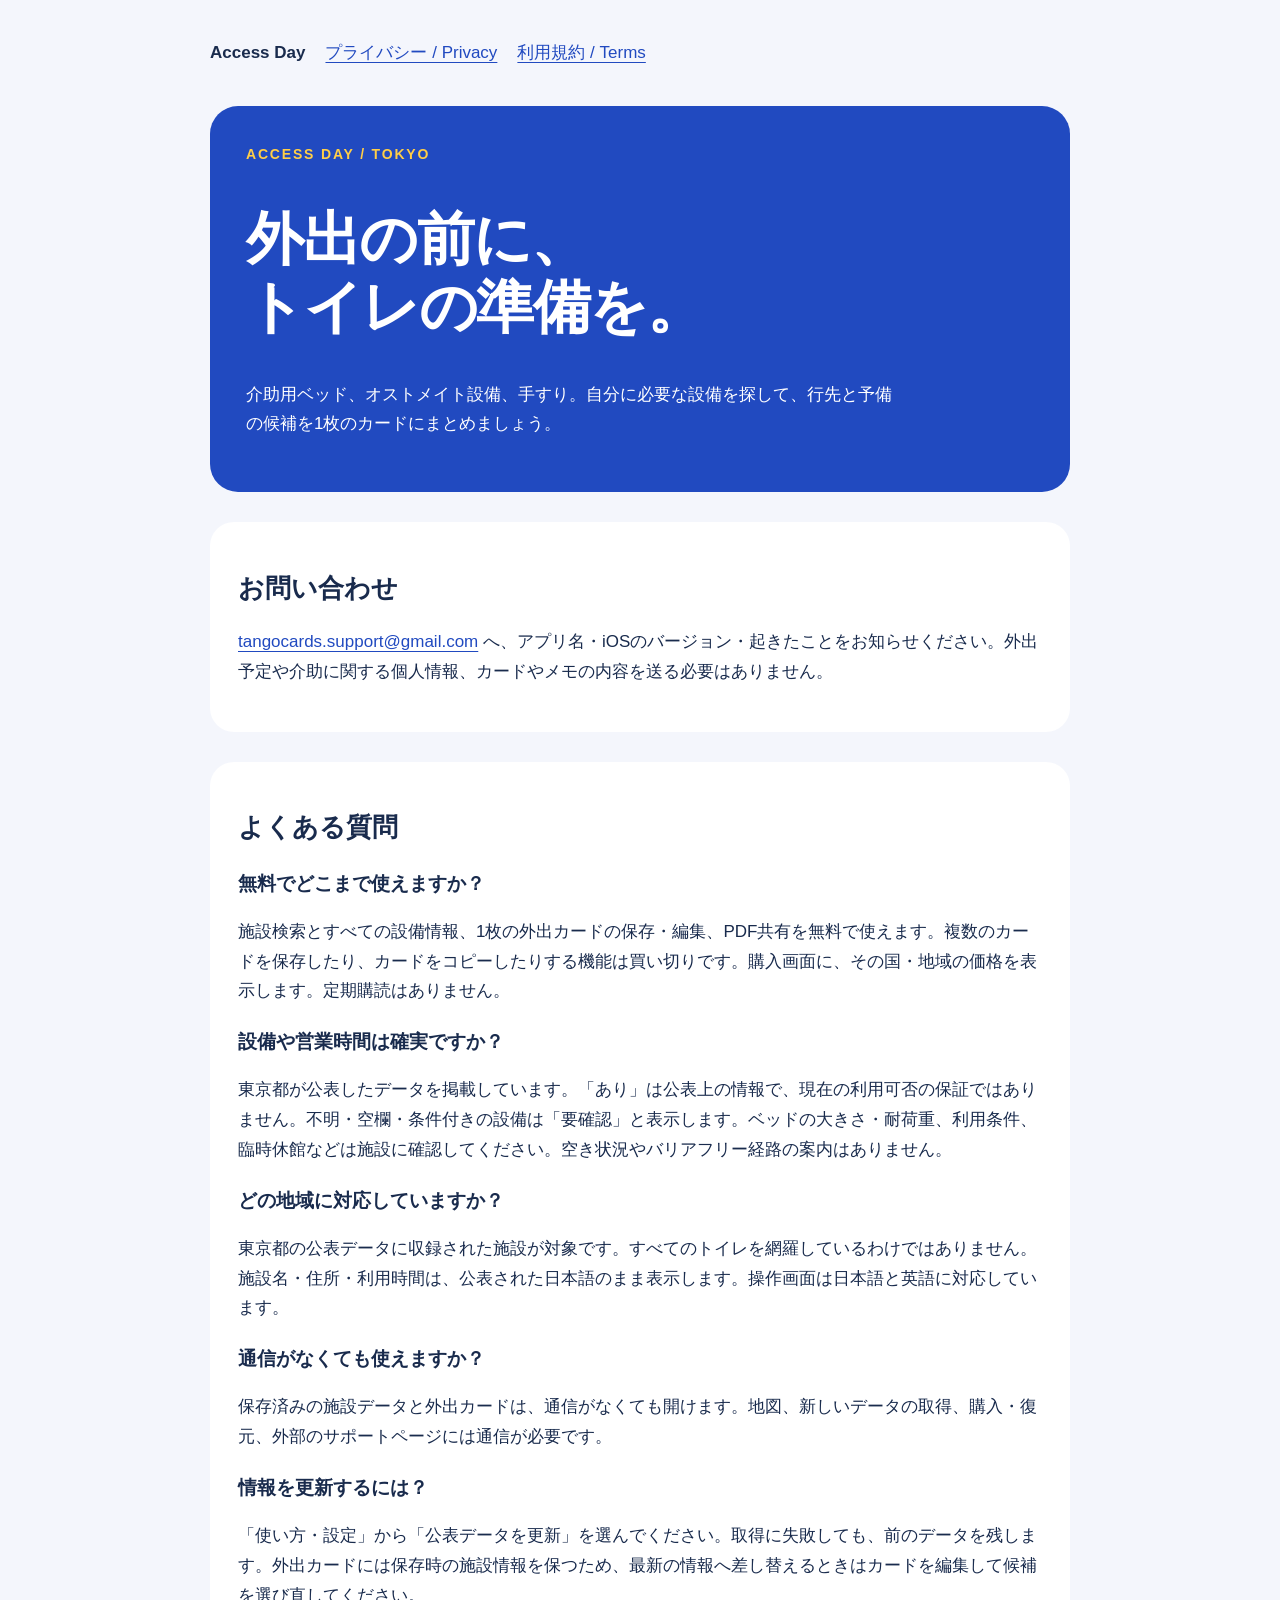
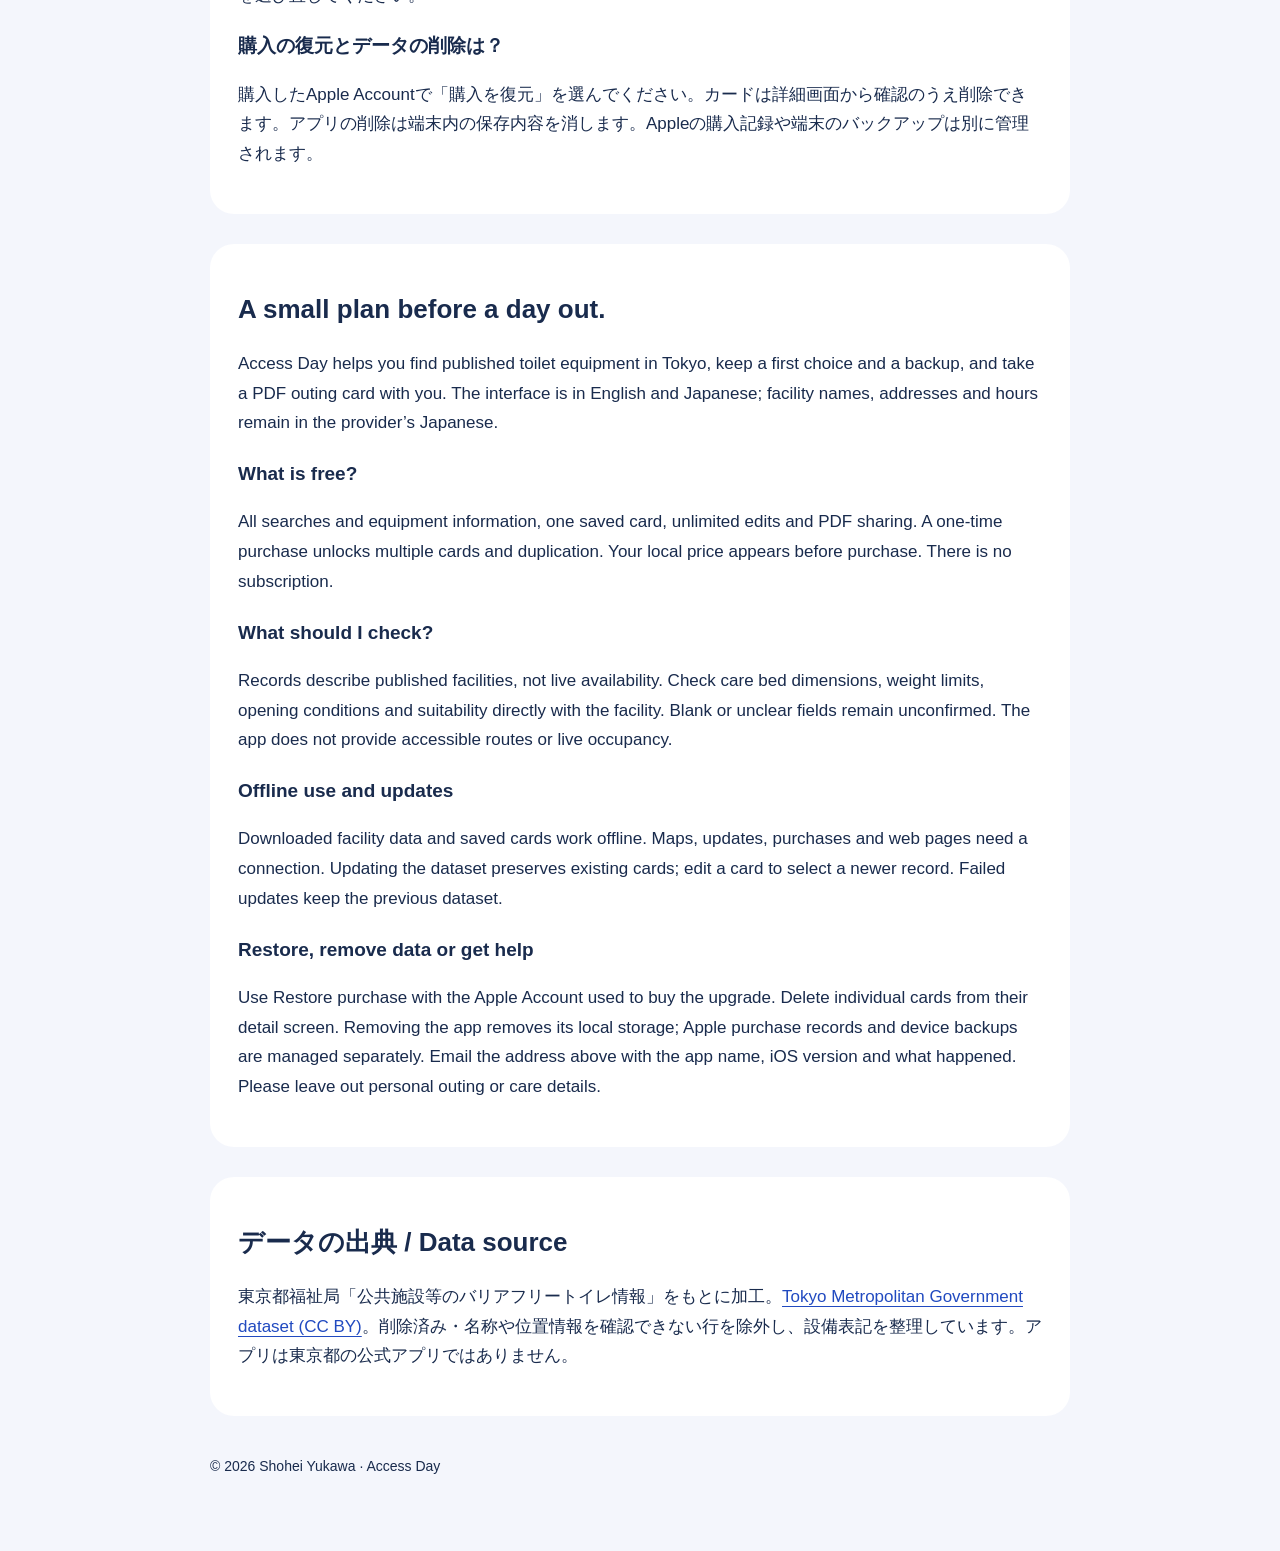
==== index.html @ bb30db21 "Publish public support and privacy documents" ====
<!doctype html><html lang="ja"><head><meta charset="utf-8"><meta name="viewport" content="width=device-width,initial-scale=1"><title>Access Day — サポート / Support</title><link rel="stylesheet" href="style.css"></head><body>
<nav><strong>Access Day</strong><a href="privacy.html">プライバシー / Privacy</a><a href="terms.html">利用規約 / Terms</a></nav>
<div class="hero"><div class="tag">ACCESS DAY / TOKYO</div><h1>外出の前に、<br>トイレの準備を。</h1><p>介助用ベッド、オストメイト設備、手すり。自分に必要な設備を探して、行先と予備の候補を1枚のカードにまとめましょう。</p></div>
<section><h2>お問い合わせ</h2><p><a href="mailto:tangocards.support@gmail.com?subject=Access%20Day%20support">tangocards.support@gmail.com</a> へ、アプリ名・iOSのバージョン・起きたことをお知らせください。外出予定や介助に関する個人情報、カードやメモの内容を送る必要はありません。</p></section>
<section><h2>よくある質問</h2><h3>無料でどこまで使えますか？</h3><p>施設検索とすべての設備情報、1枚の外出カードの保存・編集、PDF共有を無料で使えます。複数のカードを保存したり、カードをコピーしたりする機能は買い切りです。購入画面に、その国・地域の価格を表示します。定期購読はありません。</p><h3>設備や営業時間は確実ですか？</h3><p>東京都が公表したデータを掲載しています。「あり」は公表上の情報で、現在の利用可否の保証ではありません。不明・空欄・条件付きの設備は「要確認」と表示します。ベッドの大きさ・耐荷重、利用条件、臨時休館などは施設に確認してください。空き状況やバリアフリー経路の案内はありません。</p><h3>どの地域に対応していますか？</h3><p>東京都の公表データに収録された施設が対象です。すべてのトイレを網羅しているわけではありません。施設名・住所・利用時間は、公表された日本語のまま表示します。操作画面は日本語と英語に対応しています。</p><h3>通信がなくても使えますか？</h3><p>保存済みの施設データと外出カードは、通信がなくても開けます。地図、新しいデータの取得、購入・復元、外部のサポートページには通信が必要です。</p><h3>情報を更新するには？</h3><p>「使い方・設定」から「公表データを更新」を選んでください。取得に失敗しても、前のデータを残します。外出カードには保存時の施設情報を保つため、最新の情報へ差し替えるときはカードを編集して候補を選び直してください。</p><h3>購入の復元とデータの削除は？</h3><p>購入したApple Accountで「購入を復元」を選んでください。カードは詳細画面から確認のうえ削除できます。アプリの削除は端末内の保存内容を消します。Appleの購入記録や端末のバックアップは別に管理されます。</p></section>
<section lang="en"><h2>A small plan before a day out.</h2><p>Access Day helps you find published toilet equipment in Tokyo, keep a first choice and a backup, and take a PDF outing card with you. The interface is in English and Japanese; facility names, addresses and hours remain in the provider’s Japanese.</p><h3>What is free?</h3><p>All searches and equipment information, one saved card, unlimited edits and PDF sharing. A one-time purchase unlocks multiple cards and duplication. Your local price appears before purchase. There is no subscription.</p><h3>What should I check?</h3><p>Records describe published facilities, not live availability. Check care bed dimensions, weight limits, opening conditions and suitability directly with the facility. Blank or unclear fields remain unconfirmed. The app does not provide accessible routes or live occupancy.</p><h3>Offline use and updates</h3><p>Downloaded facility data and saved cards work offline. Maps, updates, purchases and web pages need a connection. Updating the dataset preserves existing cards; edit a card to select a newer record. Failed updates keep the previous dataset.</p><h3>Restore, remove data or get help</h3><p>Use Restore purchase with the Apple Account used to buy the upgrade. Delete individual cards from their detail screen. Removing the app removes its local storage; Apple purchase records and device backups are managed separately. Email the address above with the app name, iOS version and what happened. Please leave out personal outing or care details.</p></section>
<section><h2>データの出典 / Data source</h2><p>東京都福祉局「公共施設等のバリアフリートイレ情報」をもとに加工。<a href="https://spec.api.metro.tokyo.lg.jp/spec/t000054d0000000342-025a701c80f56cff33ef29adb7d49352-0">Tokyo Metropolitan Government dataset (CC BY)</a>。削除済み・名称や位置情報を確認できない行を除外し、設備表記を整理しています。アプリは東京都の公式アプリではありません。</p></section>
<footer>© 2026 Shohei Yukawa · Access Day</footer></body></html>
---- style.css ----
:root{color-scheme:light;font-family:-apple-system,BlinkMacSystemFont,"Segoe UI",sans-serif;color:#192b4d;background:#f4f6fc}body{max-width:860px;margin:auto;padding:38px 24px 72px;line-height:1.75;font-size:17px}nav{display:flex;gap:20px;flex-wrap:wrap;margin-bottom:38px}a{color:#214ac0;text-underline-offset:4px}h1{font-size:clamp(34px,6vw,58px);line-height:1.17;letter-spacing:-.025em}h2{font-size:26px;line-height:1.3}h3{font-size:19px;margin-bottom:8px}section{margin:30px 0;padding:28px;border-radius:24px;background:white}.hero{background:#214ac0;color:#fff;padding:36px;border-radius:28px}.hero p{max-width:660px}.tag{font-size:14px;font-weight:700;letter-spacing:.13em;color:#ffce47}footer{font-size:14px;margin-top:38px}p,li{overflow-wrap:anywhere}*:focus-visible{outline:3px solid #dd9c00;outline-offset:5px}
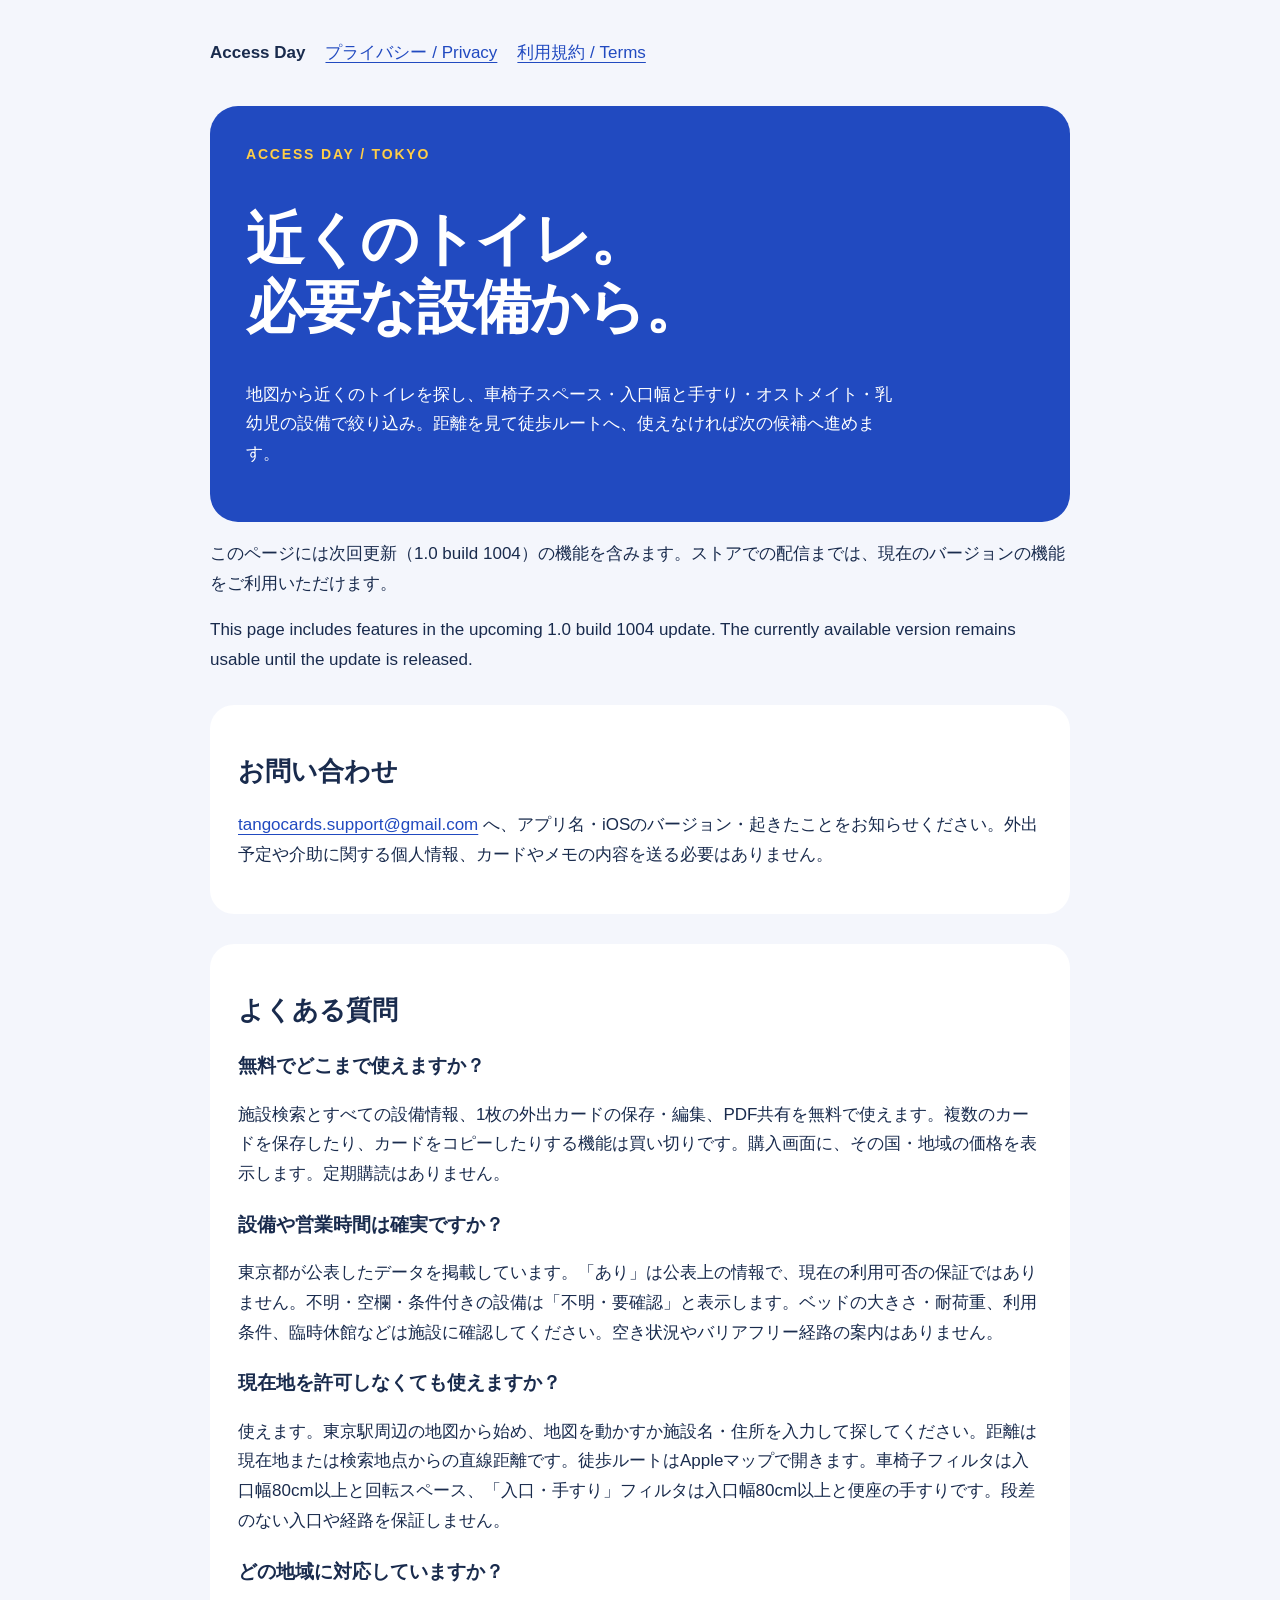
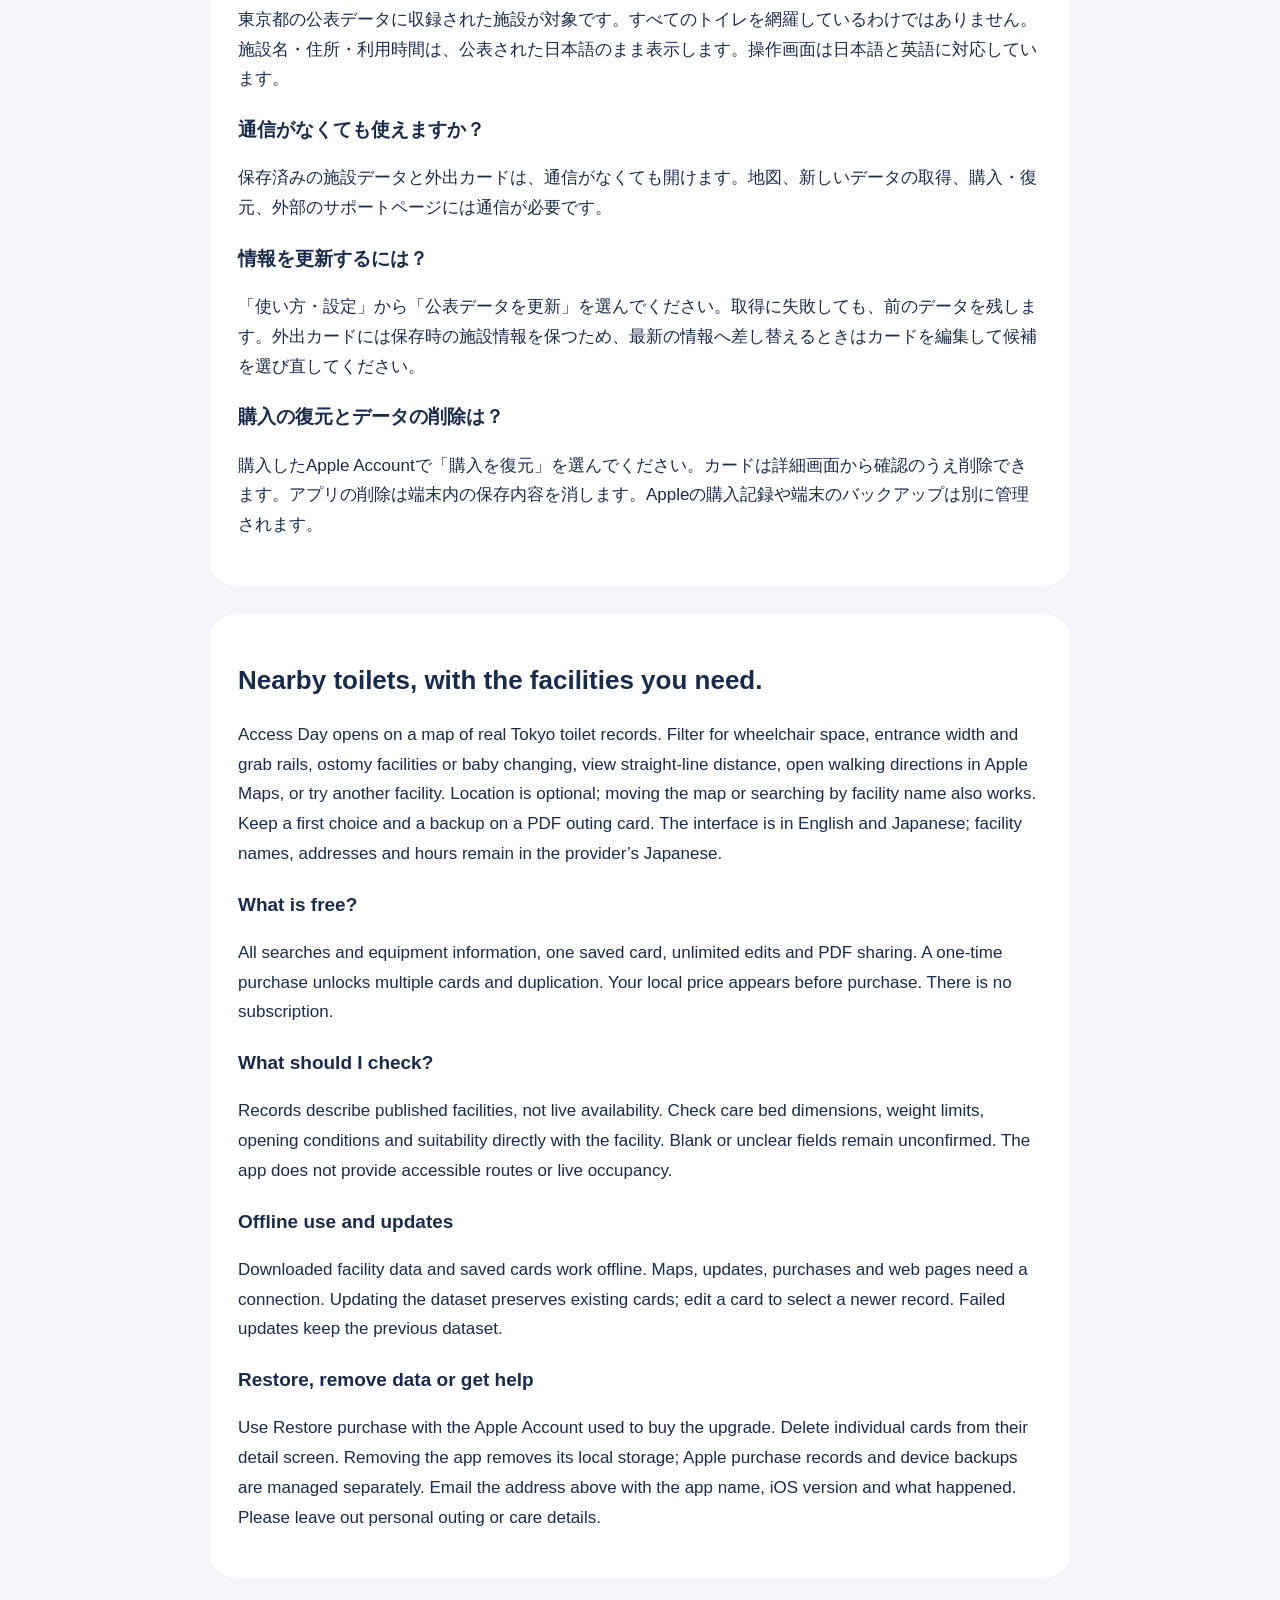
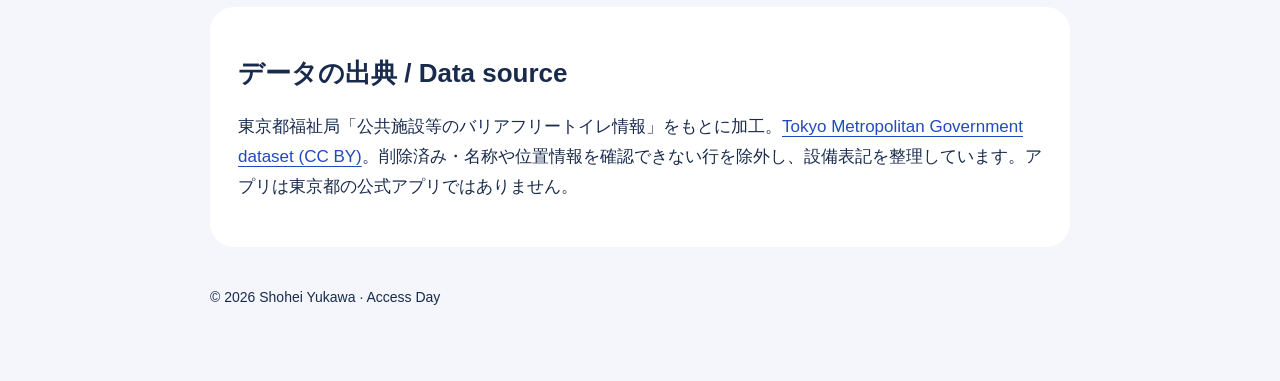
==== commit 881475e1: "Describe map-first nearby search and precise equipment filters" ====
--- a/index.html
+++ b/index.html
@@ -1,8 +1,9 @@
 <!doctype html><html lang="ja"><head><meta charset="utf-8"><meta name="viewport" content="width=device-width,initial-scale=1"><title>Access Day — サポート / Support</title><link rel="stylesheet" href="style.css"></head><body>
 <nav><strong>Access Day</strong><a href="privacy.html">プライバシー / Privacy</a><a href="terms.html">利用規約 / Terms</a></nav>
-<div class="hero"><div class="tag">ACCESS DAY / TOKYO</div><h1>外出の前に、<br>トイレの準備を。</h1><p>介助用ベッド、オストメイト設備、手すり。自分に必要な設備を探して、行先と予備の候補を1枚のカードにまとめましょう。</p></div>
+<div class="hero"><div class="tag">ACCESS DAY / TOKYO</div><h1>近くのトイレ。<br>必要な設備から。</h1><p>地図から近くのトイレを探し、車椅子スペース・入口幅と手すり・オストメイト・乳幼児の設備で絞り込み。距離を見て徒歩ルートへ、使えなければ次の候補へ進めます。</p></div>
+<p>このページには次回更新（1.0 build 1004）の機能を含みます。ストアでの配信までは、現在のバージョンの機能をご利用いただけます。</p><p lang="en">This page includes features in the upcoming 1.0 build 1004 update. The currently available version remains usable until the update is released.</p>
 <section><h2>お問い合わせ</h2><p><a href="mailto:tangocards.support@gmail.com?subject=Access%20Day%20support">tangocards.support@gmail.com</a> へ、アプリ名・iOSのバージョン・起きたことをお知らせください。外出予定や介助に関する個人情報、カードやメモの内容を送る必要はありません。</p></section>
-<section><h2>よくある質問</h2><h3>無料でどこまで使えますか？</h3><p>施設検索とすべての設備情報、1枚の外出カードの保存・編集、PDF共有を無料で使えます。複数のカードを保存したり、カードをコピーしたりする機能は買い切りです。購入画面に、その国・地域の価格を表示します。定期購読はありません。</p><h3>設備や営業時間は確実ですか？</h3><p>東京都が公表したデータを掲載しています。「あり」は公表上の情報で、現在の利用可否の保証ではありません。不明・空欄・条件付きの設備は「要確認」と表示します。ベッドの大きさ・耐荷重、利用条件、臨時休館などは施設に確認してください。空き状況やバリアフリー経路の案内はありません。</p><h3>どの地域に対応していますか？</h3><p>東京都の公表データに収録された施設が対象です。すべてのトイレを網羅しているわけではありません。施設名・住所・利用時間は、公表された日本語のまま表示します。操作画面は日本語と英語に対応しています。</p><h3>通信がなくても使えますか？</h3><p>保存済みの施設データと外出カードは、通信がなくても開けます。地図、新しいデータの取得、購入・復元、外部のサポートページには通信が必要です。</p><h3>情報を更新するには？</h3><p>「使い方・設定」から「公表データを更新」を選んでください。取得に失敗しても、前のデータを残します。外出カードには保存時の施設情報を保つため、最新の情報へ差し替えるときはカードを編集して候補を選び直してください。</p><h3>購入の復元とデータの削除は？</h3><p>購入したApple Accountで「購入を復元」を選んでください。カードは詳細画面から確認のうえ削除できます。アプリの削除は端末内の保存内容を消します。Appleの購入記録や端末のバックアップは別に管理されます。</p></section>
-<section lang="en"><h2>A small plan before a day out.</h2><p>Access Day helps you find published toilet equipment in Tokyo, keep a first choice and a backup, and take a PDF outing card with you. The interface is in English and Japanese; facility names, addresses and hours remain in the provider’s Japanese.</p><h3>What is free?</h3><p>All searches and equipment information, one saved card, unlimited edits and PDF sharing. A one-time purchase unlocks multiple cards and duplication. Your local price appears before purchase. There is no subscription.</p><h3>What should I check?</h3><p>Records describe published facilities, not live availability. Check care bed dimensions, weight limits, opening conditions and suitability directly with the facility. Blank or unclear fields remain unconfirmed. The app does not provide accessible routes or live occupancy.</p><h3>Offline use and updates</h3><p>Downloaded facility data and saved cards work offline. Maps, updates, purchases and web pages need a connection. Updating the dataset preserves existing cards; edit a card to select a newer record. Failed updates keep the previous dataset.</p><h3>Restore, remove data or get help</h3><p>Use Restore purchase with the Apple Account used to buy the upgrade. Delete individual cards from their detail screen. Removing the app removes its local storage; Apple purchase records and device backups are managed separately. Email the address above with the app name, iOS version and what happened. Please leave out personal outing or care details.</p></section>
+<section><h2>よくある質問</h2><h3>無料でどこまで使えますか？</h3><p>施設検索とすべての設備情報、1枚の外出カードの保存・編集、PDF共有を無料で使えます。複数のカードを保存したり、カードをコピーしたりする機能は買い切りです。購入画面に、その国・地域の価格を表示します。定期購読はありません。</p><h3>設備や営業時間は確実ですか？</h3><p>東京都が公表したデータを掲載しています。「あり」は公表上の情報で、現在の利用可否の保証ではありません。不明・空欄・条件付きの設備は「不明・要確認」と表示します。ベッドの大きさ・耐荷重、利用条件、臨時休館などは施設に確認してください。空き状況やバリアフリー経路の案内はありません。</p><h3>現在地を許可しなくても使えますか？</h3><p>使えます。東京駅周辺の地図から始め、地図を動かすか施設名・住所を入力して探してください。距離は現在地または検索地点からの直線距離です。徒歩ルートはAppleマップで開きます。車椅子フィルタは入口幅80cm以上と回転スペース、「入口・手すり」フィルタは入口幅80cm以上と便座の手すりです。段差のない入口や経路を保証しません。</p><h3>どの地域に対応していますか？</h3><p>東京都の公表データに収録された施設が対象です。すべてのトイレを網羅しているわけではありません。施設名・住所・利用時間は、公表された日本語のまま表示します。操作画面は日本語と英語に対応しています。</p><h3>通信がなくても使えますか？</h3><p>保存済みの施設データと外出カードは、通信がなくても開けます。地図、新しいデータの取得、購入・復元、外部のサポートページには通信が必要です。</p><h3>情報を更新するには？</h3><p>「使い方・設定」から「公表データを更新」を選んでください。取得に失敗しても、前のデータを残します。外出カードには保存時の施設情報を保つため、最新の情報へ差し替えるときはカードを編集して候補を選び直してください。</p><h3>購入の復元とデータの削除は？</h3><p>購入したApple Accountで「購入を復元」を選んでください。カードは詳細画面から確認のうえ削除できます。アプリの削除は端末内の保存内容を消します。Appleの購入記録や端末のバックアップは別に管理されます。</p></section>
+<section lang="en"><h2>Nearby toilets, with the facilities you need.</h2><p>Access Day opens on a map of real Tokyo toilet records. Filter for wheelchair space, entrance width and grab rails, ostomy facilities or baby changing, view straight-line distance, open walking directions in Apple Maps, or try another facility. Location is optional; moving the map or searching by facility name also works. Keep a first choice and a backup on a PDF outing card. The interface is in English and Japanese; facility names, addresses and hours remain in the provider’s Japanese.</p><h3>What is free?</h3><p>All searches and equipment information, one saved card, unlimited edits and PDF sharing. A one-time purchase unlocks multiple cards and duplication. Your local price appears before purchase. There is no subscription.</p><h3>What should I check?</h3><p>Records describe published facilities, not live availability. Check care bed dimensions, weight limits, opening conditions and suitability directly with the facility. Blank or unclear fields remain unconfirmed. The app does not provide accessible routes or live occupancy.</p><h3>Offline use and updates</h3><p>Downloaded facility data and saved cards work offline. Maps, updates, purchases and web pages need a connection. Updating the dataset preserves existing cards; edit a card to select a newer record. Failed updates keep the previous dataset.</p><h3>Restore, remove data or get help</h3><p>Use Restore purchase with the Apple Account used to buy the upgrade. Delete individual cards from their detail screen. Removing the app removes its local storage; Apple purchase records and device backups are managed separately. Email the address above with the app name, iOS version and what happened. Please leave out personal outing or care details.</p></section>
 <section><h2>データの出典 / Data source</h2><p>東京都福祉局「公共施設等のバリアフリートイレ情報」をもとに加工。<a href="https://spec.api.metro.tokyo.lg.jp/spec/t000054d0000000342-025a701c80f56cff33ef29adb7d49352-0">Tokyo Metropolitan Government dataset (CC BY)</a>。削除済み・名称や位置情報を確認できない行を除外し、設備表記を整理しています。アプリは東京都の公式アプリではありません。</p></section>
 <footer>© 2026 Shohei Yukawa · Access Day</footer></body></html>
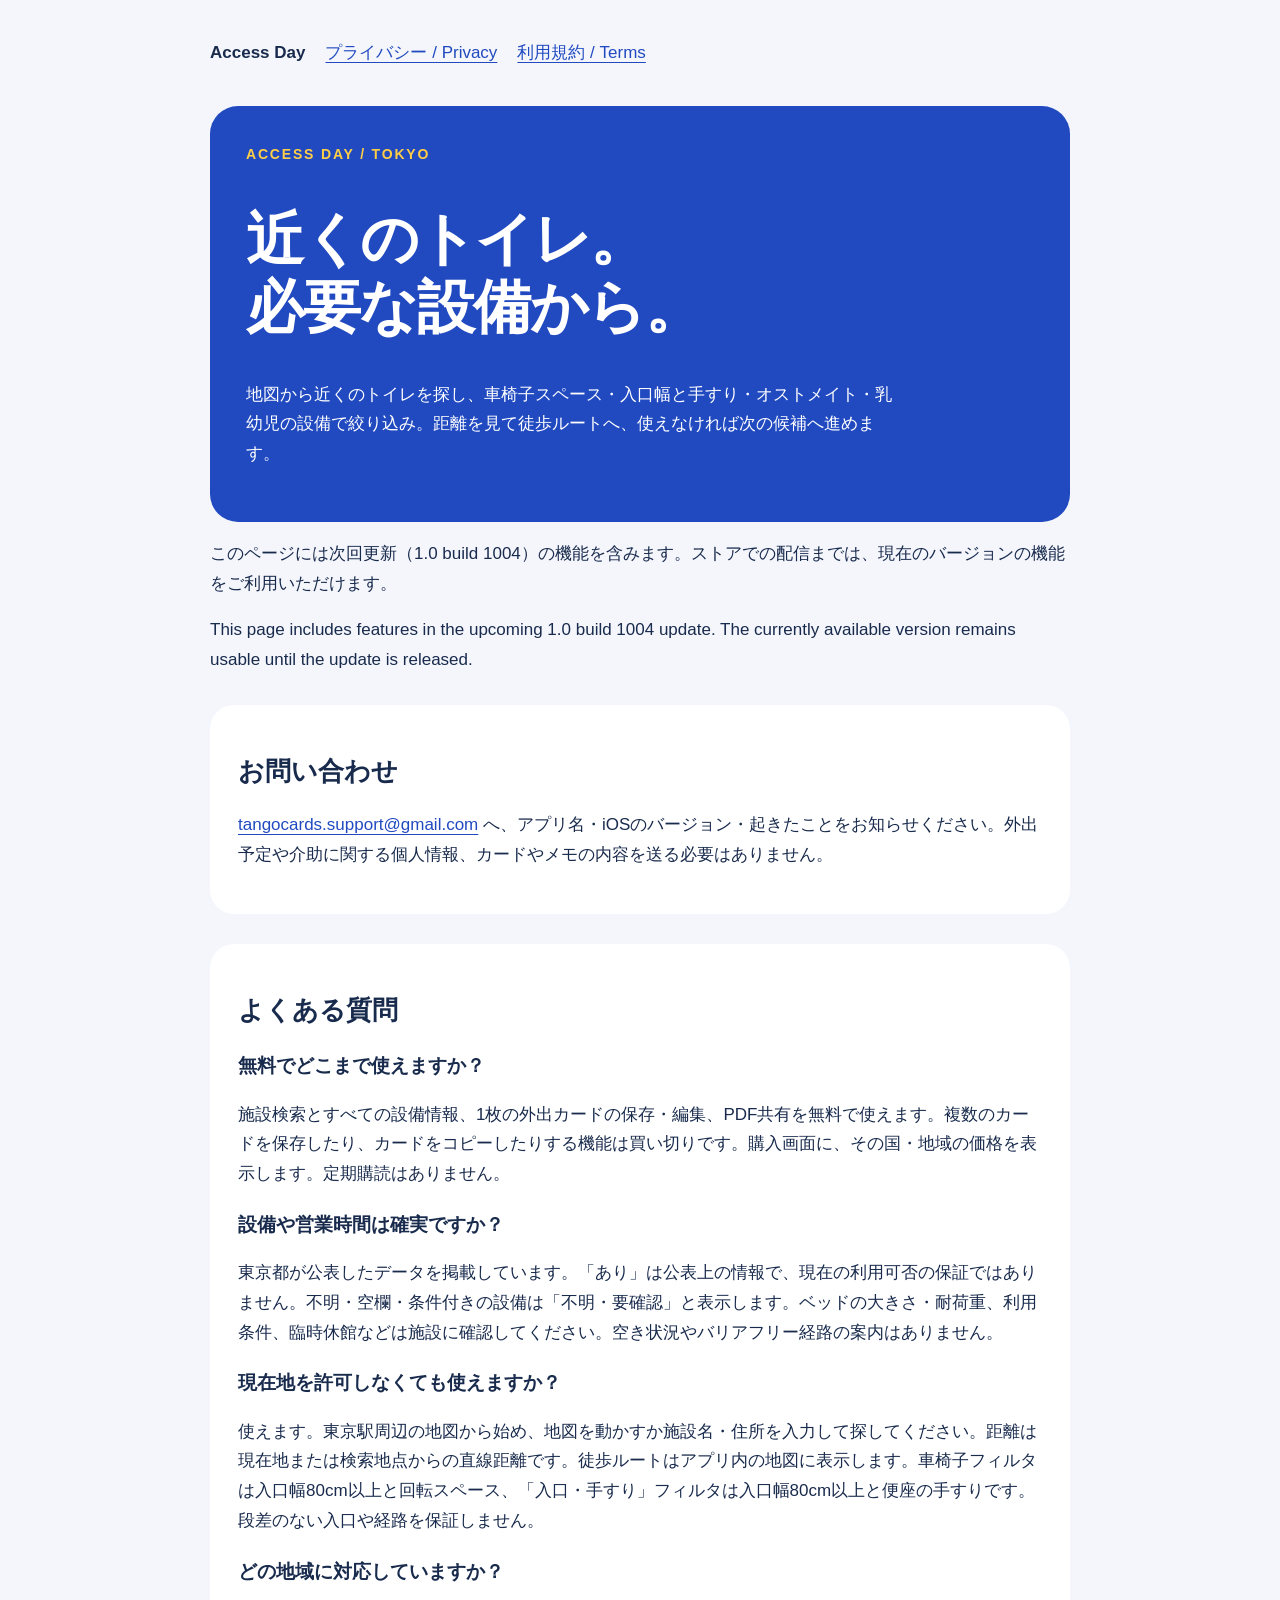
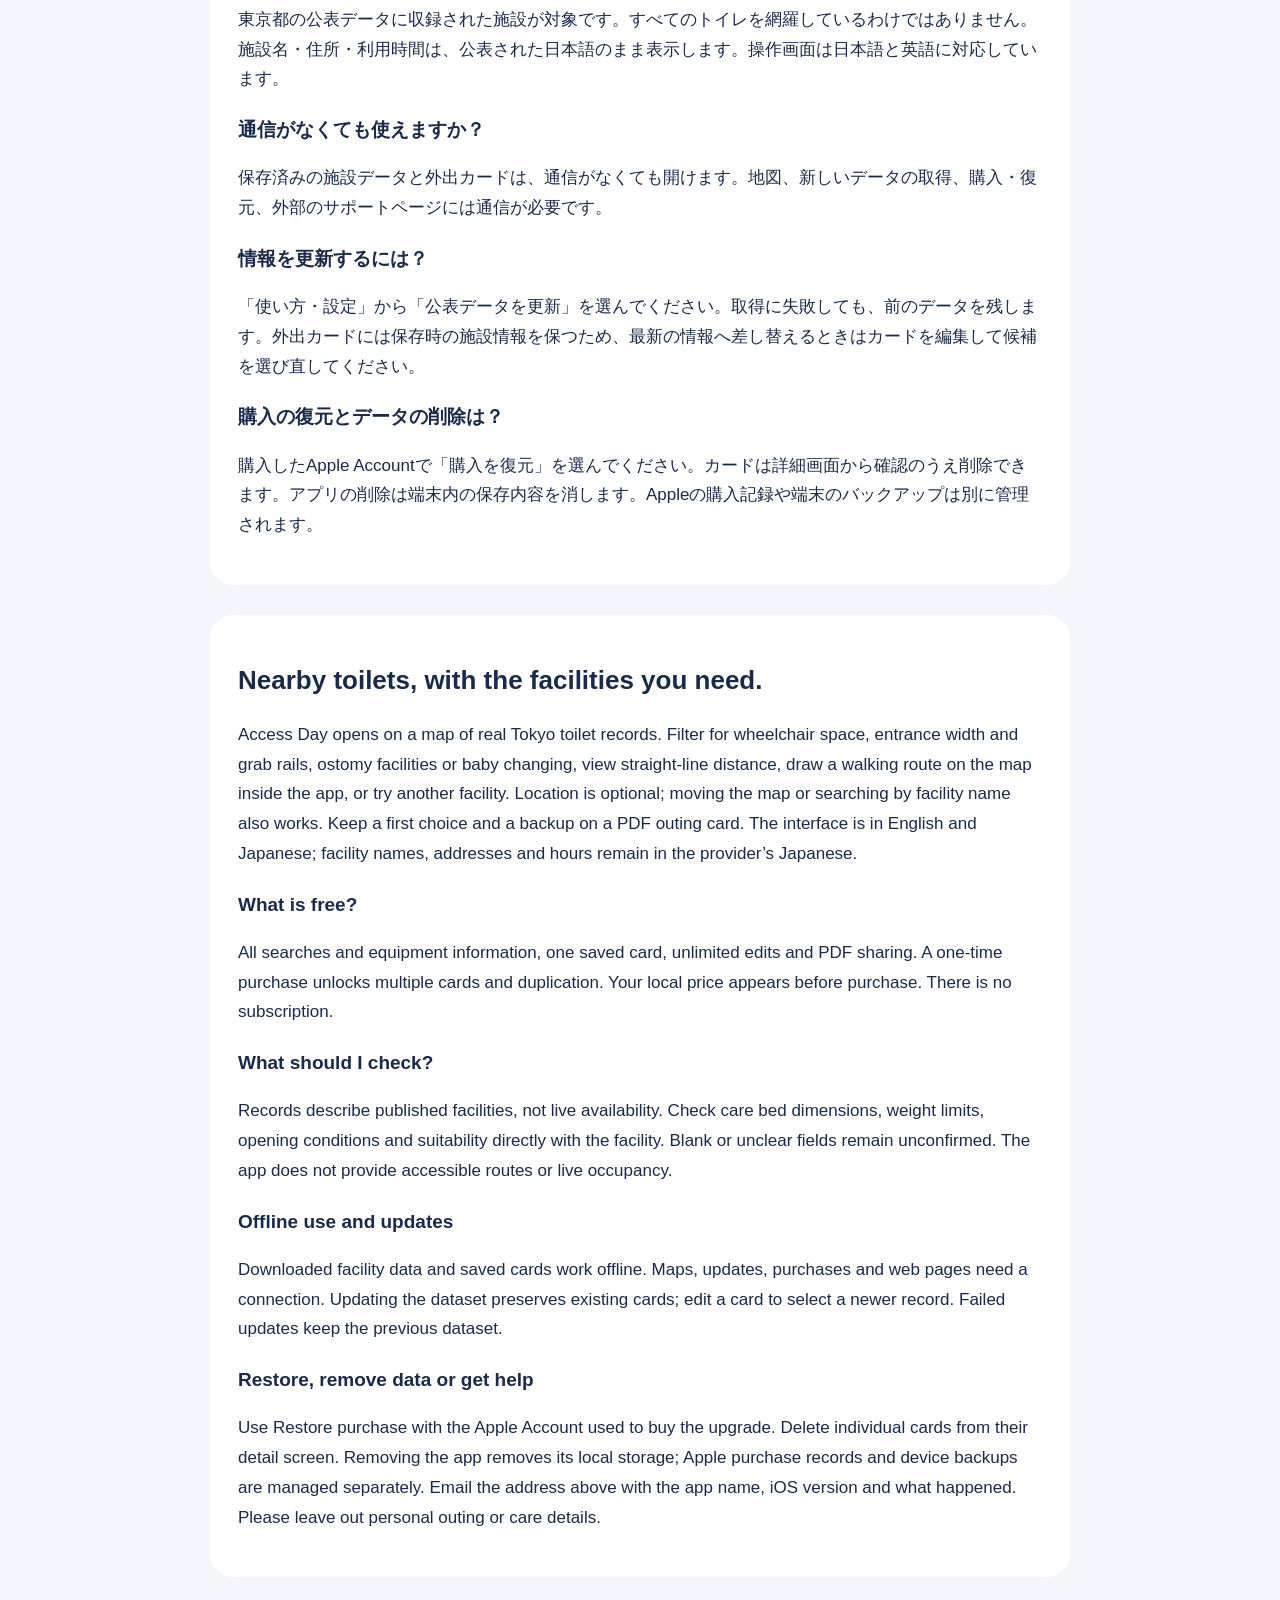
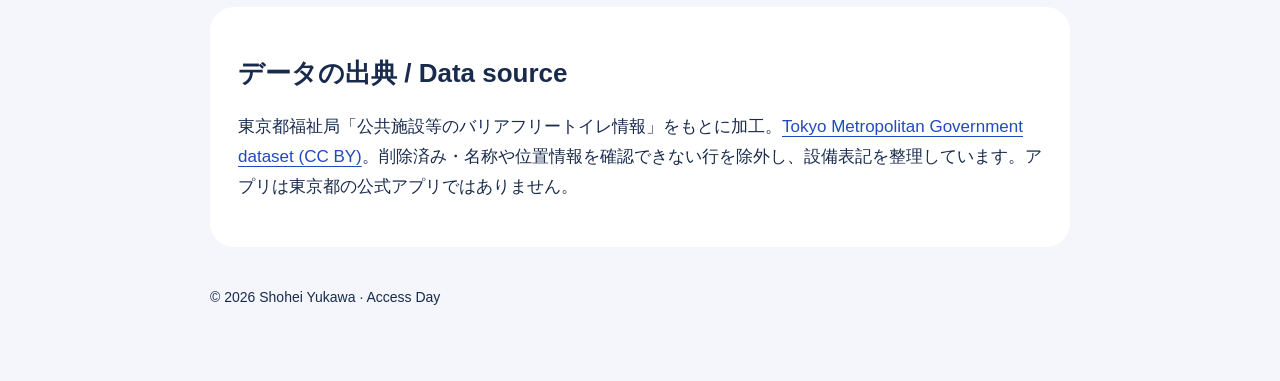
==== commit cbe63b00: "Describe in-app walking routes (build 1005)" ====
--- a/index.html
+++ b/index.html
@@ -3,7 +3,7 @@
 <div class="hero"><div class="tag">ACCESS DAY / TOKYO</div><h1>近くのトイレ。<br>必要な設備から。</h1><p>地図から近くのトイレを探し、車椅子スペース・入口幅と手すり・オストメイト・乳幼児の設備で絞り込み。距離を見て徒歩ルートへ、使えなければ次の候補へ進めます。</p></div>
 <p>このページには次回更新（1.0 build 1004）の機能を含みます。ストアでの配信までは、現在のバージョンの機能をご利用いただけます。</p><p lang="en">This page includes features in the upcoming 1.0 build 1004 update. The currently available version remains usable until the update is released.</p>
 <section><h2>お問い合わせ</h2><p><a href="mailto:tangocards.support@gmail.com?subject=Access%20Day%20support">tangocards.support@gmail.com</a> へ、アプリ名・iOSのバージョン・起きたことをお知らせください。外出予定や介助に関する個人情報、カードやメモの内容を送る必要はありません。</p></section>
-<section><h2>よくある質問</h2><h3>無料でどこまで使えますか？</h3><p>施設検索とすべての設備情報、1枚の外出カードの保存・編集、PDF共有を無料で使えます。複数のカードを保存したり、カードをコピーしたりする機能は買い切りです。購入画面に、その国・地域の価格を表示します。定期購読はありません。</p><h3>設備や営業時間は確実ですか？</h3><p>東京都が公表したデータを掲載しています。「あり」は公表上の情報で、現在の利用可否の保証ではありません。不明・空欄・条件付きの設備は「不明・要確認」と表示します。ベッドの大きさ・耐荷重、利用条件、臨時休館などは施設に確認してください。空き状況やバリアフリー経路の案内はありません。</p><h3>現在地を許可しなくても使えますか？</h3><p>使えます。東京駅周辺の地図から始め、地図を動かすか施設名・住所を入力して探してください。距離は現在地または検索地点からの直線距離です。徒歩ルートはAppleマップで開きます。車椅子フィルタは入口幅80cm以上と回転スペース、「入口・手すり」フィルタは入口幅80cm以上と便座の手すりです。段差のない入口や経路を保証しません。</p><h3>どの地域に対応していますか？</h3><p>東京都の公表データに収録された施設が対象です。すべてのトイレを網羅しているわけではありません。施設名・住所・利用時間は、公表された日本語のまま表示します。操作画面は日本語と英語に対応しています。</p><h3>通信がなくても使えますか？</h3><p>保存済みの施設データと外出カードは、通信がなくても開けます。地図、新しいデータの取得、購入・復元、外部のサポートページには通信が必要です。</p><h3>情報を更新するには？</h3><p>「使い方・設定」から「公表データを更新」を選んでください。取得に失敗しても、前のデータを残します。外出カードには保存時の施設情報を保つため、最新の情報へ差し替えるときはカードを編集して候補を選び直してください。</p><h3>購入の復元とデータの削除は？</h3><p>購入したApple Accountで「購入を復元」を選んでください。カードは詳細画面から確認のうえ削除できます。アプリの削除は端末内の保存内容を消します。Appleの購入記録や端末のバックアップは別に管理されます。</p></section>
-<section lang="en"><h2>Nearby toilets, with the facilities you need.</h2><p>Access Day opens on a map of real Tokyo toilet records. Filter for wheelchair space, entrance width and grab rails, ostomy facilities or baby changing, view straight-line distance, open walking directions in Apple Maps, or try another facility. Location is optional; moving the map or searching by facility name also works. Keep a first choice and a backup on a PDF outing card. The interface is in English and Japanese; facility names, addresses and hours remain in the provider’s Japanese.</p><h3>What is free?</h3><p>All searches and equipment information, one saved card, unlimited edits and PDF sharing. A one-time purchase unlocks multiple cards and duplication. Your local price appears before purchase. There is no subscription.</p><h3>What should I check?</h3><p>Records describe published facilities, not live availability. Check care bed dimensions, weight limits, opening conditions and suitability directly with the facility. Blank or unclear fields remain unconfirmed. The app does not provide accessible routes or live occupancy.</p><h3>Offline use and updates</h3><p>Downloaded facility data and saved cards work offline. Maps, updates, purchases and web pages need a connection. Updating the dataset preserves existing cards; edit a card to select a newer record. Failed updates keep the previous dataset.</p><h3>Restore, remove data or get help</h3><p>Use Restore purchase with the Apple Account used to buy the upgrade. Delete individual cards from their detail screen. Removing the app removes its local storage; Apple purchase records and device backups are managed separately. Email the address above with the app name, iOS version and what happened. Please leave out personal outing or care details.</p></section>
+<section><h2>よくある質問</h2><h3>無料でどこまで使えますか？</h3><p>施設検索とすべての設備情報、1枚の外出カードの保存・編集、PDF共有を無料で使えます。複数のカードを保存したり、カードをコピーしたりする機能は買い切りです。購入画面に、その国・地域の価格を表示します。定期購読はありません。</p><h3>設備や営業時間は確実ですか？</h3><p>東京都が公表したデータを掲載しています。「あり」は公表上の情報で、現在の利用可否の保証ではありません。不明・空欄・条件付きの設備は「不明・要確認」と表示します。ベッドの大きさ・耐荷重、利用条件、臨時休館などは施設に確認してください。空き状況やバリアフリー経路の案内はありません。</p><h3>現在地を許可しなくても使えますか？</h3><p>使えます。東京駅周辺の地図から始め、地図を動かすか施設名・住所を入力して探してください。距離は現在地または検索地点からの直線距離です。徒歩ルートはアプリ内の地図に表示します。車椅子フィルタは入口幅80cm以上と回転スペース、「入口・手すり」フィルタは入口幅80cm以上と便座の手すりです。段差のない入口や経路を保証しません。</p><h3>どの地域に対応していますか？</h3><p>東京都の公表データに収録された施設が対象です。すべてのトイレを網羅しているわけではありません。施設名・住所・利用時間は、公表された日本語のまま表示します。操作画面は日本語と英語に対応しています。</p><h3>通信がなくても使えますか？</h3><p>保存済みの施設データと外出カードは、通信がなくても開けます。地図、新しいデータの取得、購入・復元、外部のサポートページには通信が必要です。</p><h3>情報を更新するには？</h3><p>「使い方・設定」から「公表データを更新」を選んでください。取得に失敗しても、前のデータを残します。外出カードには保存時の施設情報を保つため、最新の情報へ差し替えるときはカードを編集して候補を選び直してください。</p><h3>購入の復元とデータの削除は？</h3><p>購入したApple Accountで「購入を復元」を選んでください。カードは詳細画面から確認のうえ削除できます。アプリの削除は端末内の保存内容を消します。Appleの購入記録や端末のバックアップは別に管理されます。</p></section>
+<section lang="en"><h2>Nearby toilets, with the facilities you need.</h2><p>Access Day opens on a map of real Tokyo toilet records. Filter for wheelchair space, entrance width and grab rails, ostomy facilities or baby changing, view straight-line distance, draw a walking route on the map inside the app, or try another facility. Location is optional; moving the map or searching by facility name also works. Keep a first choice and a backup on a PDF outing card. The interface is in English and Japanese; facility names, addresses and hours remain in the provider’s Japanese.</p><h3>What is free?</h3><p>All searches and equipment information, one saved card, unlimited edits and PDF sharing. A one-time purchase unlocks multiple cards and duplication. Your local price appears before purchase. There is no subscription.</p><h3>What should I check?</h3><p>Records describe published facilities, not live availability. Check care bed dimensions, weight limits, opening conditions and suitability directly with the facility. Blank or unclear fields remain unconfirmed. The app does not provide accessible routes or live occupancy.</p><h3>Offline use and updates</h3><p>Downloaded facility data and saved cards work offline. Maps, updates, purchases and web pages need a connection. Updating the dataset preserves existing cards; edit a card to select a newer record. Failed updates keep the previous dataset.</p><h3>Restore, remove data or get help</h3><p>Use Restore purchase with the Apple Account used to buy the upgrade. Delete individual cards from their detail screen. Removing the app removes its local storage; Apple purchase records and device backups are managed separately. Email the address above with the app name, iOS version and what happened. Please leave out personal outing or care details.</p></section>
 <section><h2>データの出典 / Data source</h2><p>東京都福祉局「公共施設等のバリアフリートイレ情報」をもとに加工。<a href="https://spec.api.metro.tokyo.lg.jp/spec/t000054d0000000342-025a701c80f56cff33ef29adb7d49352-0">Tokyo Metropolitan Government dataset (CC BY)</a>。削除済み・名称や位置情報を確認できない行を除外し、設備表記を整理しています。アプリは東京都の公式アプリではありません。</p></section>
 <footer>© 2026 Shohei Yukawa · Access Day</footer></body></html>
